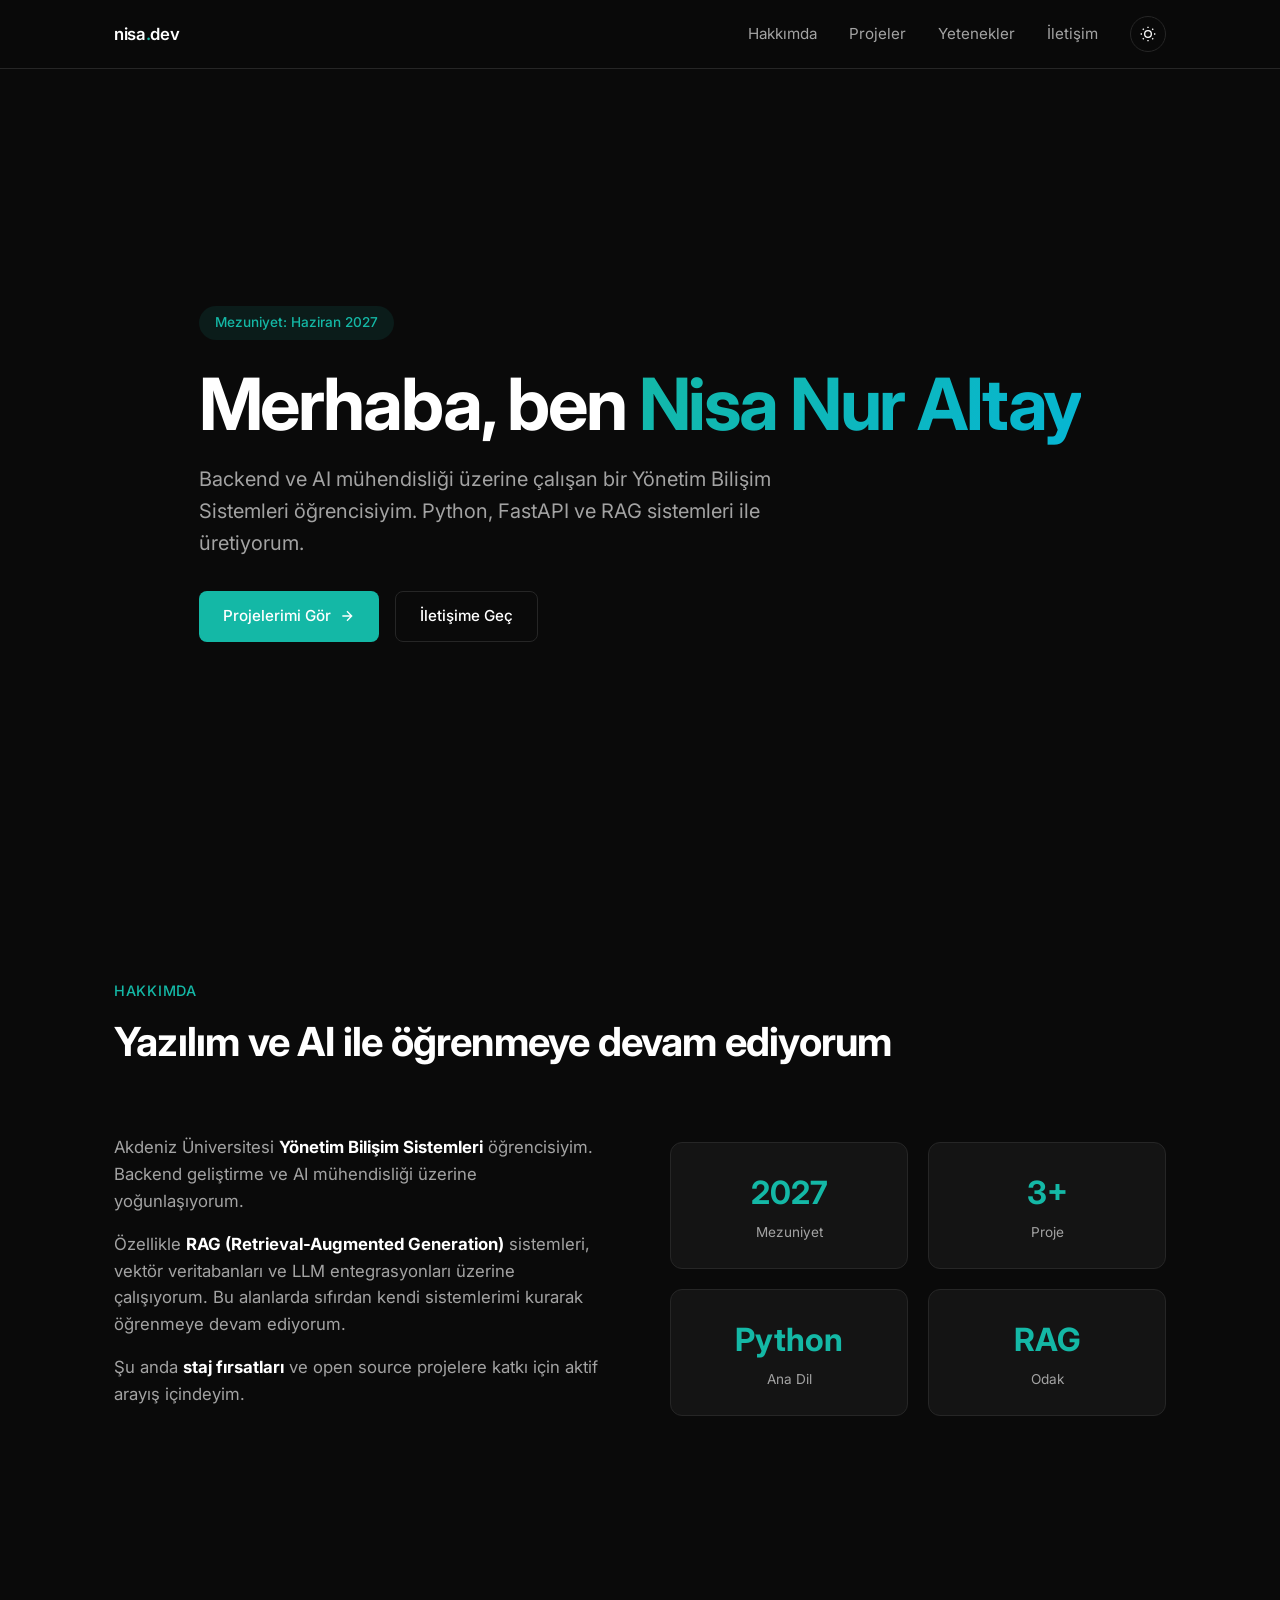
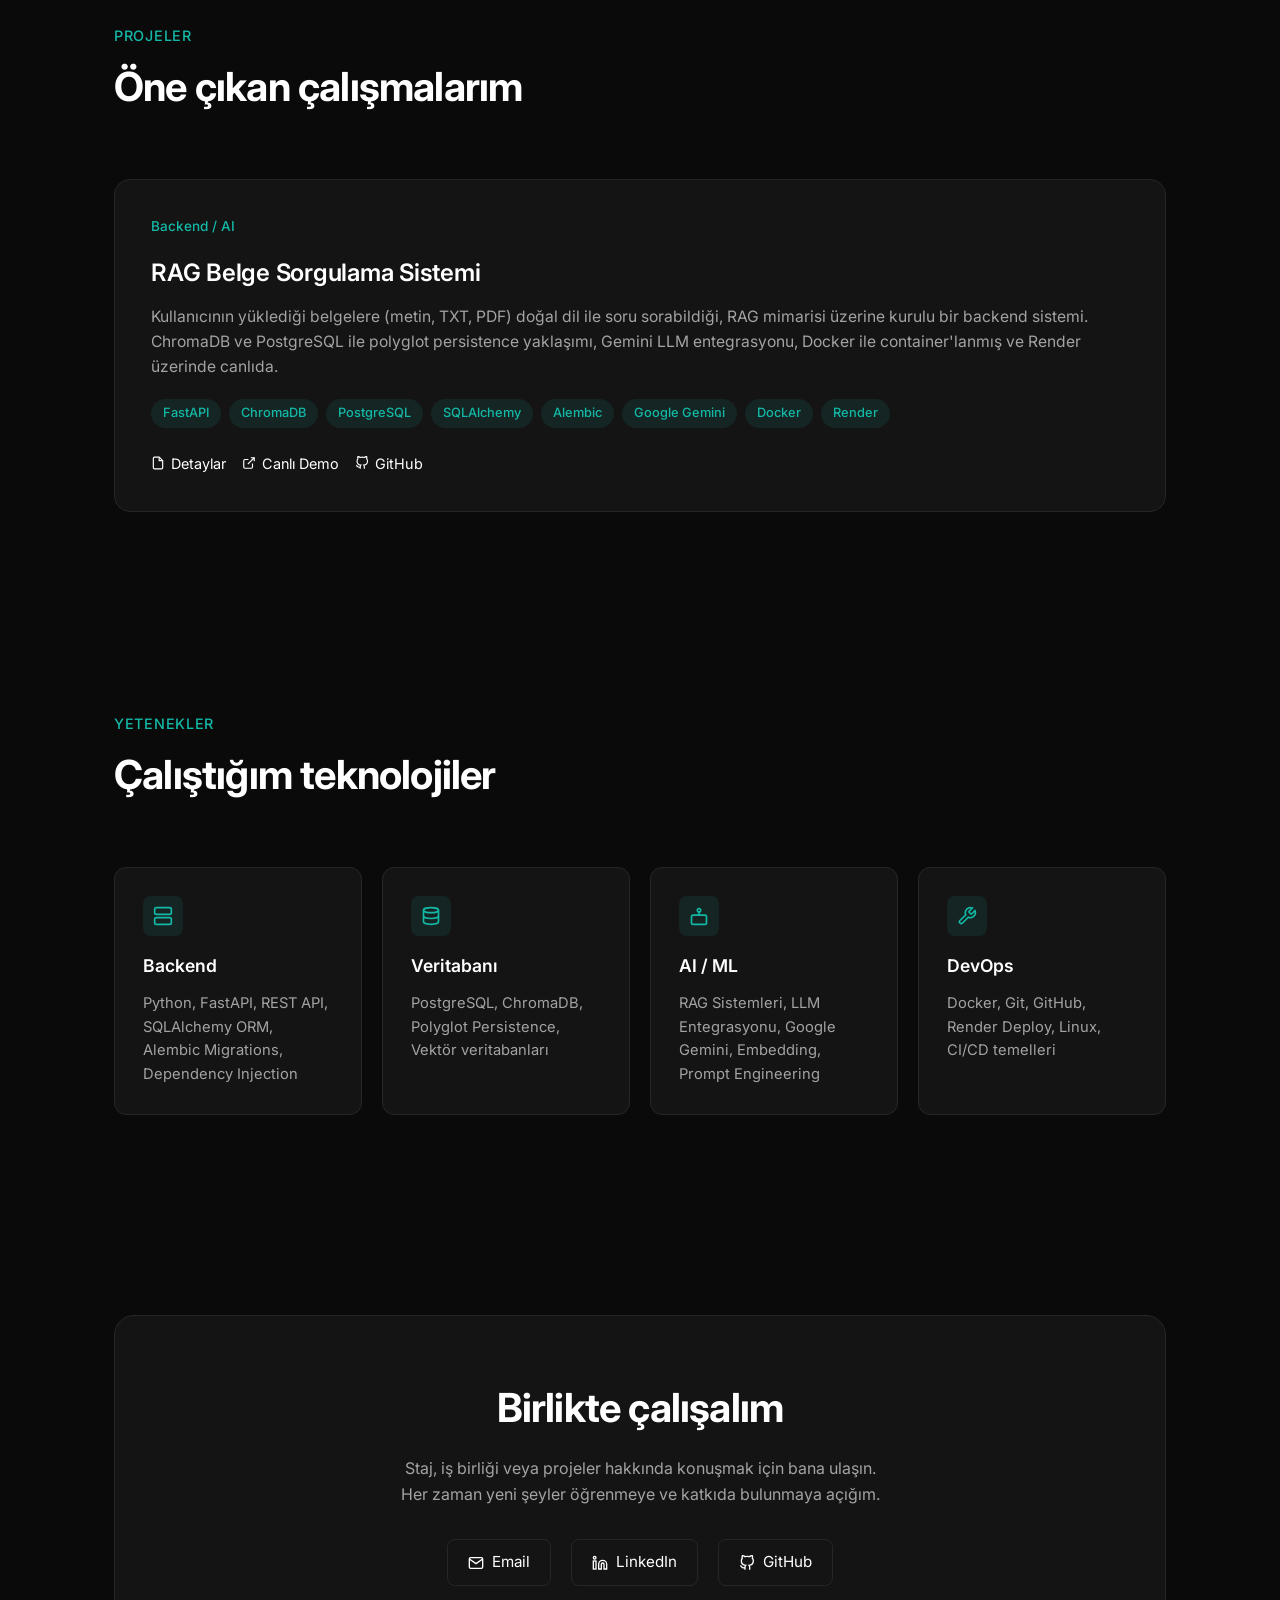
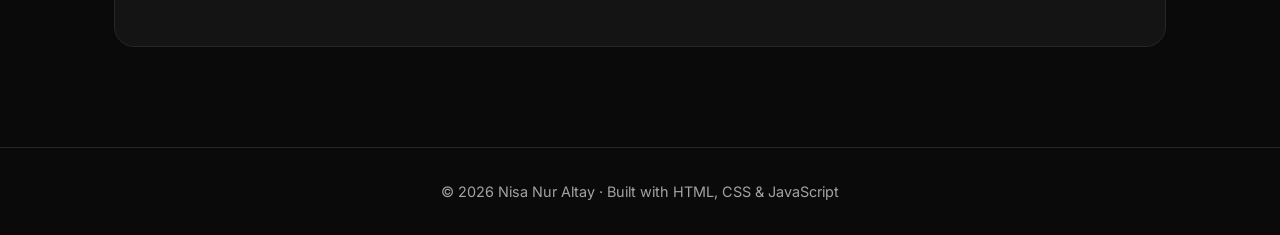
==== index.html @ 1b74564b "Portfolio sitesi: dark/light toggle, RAG proje sayfasi, modern dark theme" ====
<!DOCTYPE html>
<html lang="tr">
<head>
    <meta charset="UTF-8">
    <meta name="viewport" content="width=device-width, initial-scale=1.0">
    <title>Nisa Nur Altay — Backend & AI Developer</title>
    <meta name="description" content="Backend ve AI mühendisliği üzerine çalışan, RAG sistemleri geliştiren bir öğrenci.">
    <link rel="preconnect" href="https://fonts.googleapis.com">
    <link rel="preconnect" href="https://fonts.gstatic.com" crossorigin>
    <link href="https://fonts.googleapis.com/css2?family=Inter:wght@400;500;600;700&display=swap" rel="stylesheet">
    <link rel="stylesheet" href="style.css">
</head>
<body>

    <!-- NAVBAR -->
    <nav class="navbar">
        <div class="nav-container">
            <a href="index.html" class="nav-logo">nisa<span>.</span>dev</a>
            <div class="nav-links">
                <a href="#hakkimda">Hakkımda</a>
                <a href="#projeler">Projeler</a>
                <a href="#yetenekler">Yetenekler</a>
                <a href="#iletisim">İletişim</a>
                <button class="theme-toggle" id="themeToggle" aria-label="Tema değiştir"></button>
            </div>
        </div>
    </nav>

    <!-- HERO -->
    <section class="hero">
        <div class="container">
            <span class="hero-tag">Mezuniyet: Haziran 2027</span>
            <h1>
                Merhaba, ben <span class="gradient-text">Nisa Nur Altay</span>
            </h1>
            <p class="subtitle">
                Backend ve AI mühendisliği üzerine çalışan bir Yönetim Bilişim Sistemleri öğrencisiyim. Python, FastAPI ve RAG sistemleri ile üretiyorum.
            </p>
            <div class="hero-buttons">
                <a href="#projeler" class="btn btn-primary">
                    Projelerimi Gör
                    <svg width="16" height="16" viewBox="0 0 24 24" fill="none" stroke="currentColor" stroke-width="2"><path d="M5 12h14M12 5l7 7-7 7"/></svg>
                </a>
                <a href="#iletisim" class="btn btn-secondary">İletişime Geç</a>
            </div>
        </div>
    </section>

    <!-- HAKKIMDA -->
    <section id="hakkimda">
        <div class="container reveal">
            <div class="section-header">
                <div class="label">Hakkımda</div>
                <h2>Yazılım ve AI ile öğrenmeye devam ediyorum</h2>
            </div>
            <div class="about-grid">
                <div class="about-text">
                    <p>
                        Akdeniz Üniversitesi <strong>Yönetim Bilişim Sistemleri</strong> öğrencisiyim. Backend geliştirme ve AI mühendisliği üzerine yoğunlaşıyorum.
                    </p>
                    <p>
                        Özellikle <strong>RAG (Retrieval-Augmented Generation)</strong> sistemleri, vektör veritabanları ve LLM entegrasyonları üzerine çalışıyorum. Bu alanlarda sıfırdan kendi sistemlerimi kurarak öğrenmeye devam ediyorum.
                    </p>
                    <p>
                        Şu anda <strong>staj fırsatları</strong> ve open source projelere katkı için aktif arayış içindeyim.
                    </p>
                </div>
                <div class="stats">
                    <div class="stat-card">
                        <span class="number">2027</span>
                        <div class="label">Mezuniyet</div>
                    </div>
                    <div class="stat-card">
                        <span class="number">3+</span>
                        <div class="label">Proje</div>
                    </div>
                    <div class="stat-card">
                        <span class="number">Python</span>
                        <div class="label">Ana Dil</div>
                    </div>
                    <div class="stat-card">
                        <span class="number">RAG</span>
                        <div class="label">Odak</div>
                    </div>
                </div>
            </div>
        </div>
    </section>

    <!-- PROJELER -->
    <section id="projeler">
        <div class="container reveal">
            <div class="section-header">
                <div class="label">Projeler</div>
                <h2>Öne çıkan çalışmalarım</h2>
            </div>
            <div class="projects-grid">
                <div class="project-card">
                    <div class="project-meta">
                        <span class="project-type">Backend / AI</span>
                    </div>
                    <h3>RAG Belge Sorgulama Sistemi</h3>
                    <p>
                        Kullanıcının yüklediği belgelere (metin, TXT, PDF) doğal dil ile soru sorabildiği, RAG mimarisi üzerine kurulu bir backend sistemi. ChromaDB ve PostgreSQL ile polyglot persistence yaklaşımı, Gemini LLM entegrasyonu, Docker ile container'lanmış ve Render üzerinde canlıda.
                    </p>
                    <div class="tech-list">
                        <span class="tech-badge">FastAPI</span>
                        <span class="tech-badge">ChromaDB</span>
                        <span class="tech-badge">PostgreSQL</span>
                        <span class="tech-badge">SQLAlchemy</span>
                        <span class="tech-badge">Alembic</span>
                        <span class="tech-badge">Google Gemini</span>
                        <span class="tech-badge">Docker</span>
                        <span class="tech-badge">Render</span>
                    </div>
                    <div class="project-links">
                        <a href="rag-projesi.html">
                            <svg width="14" height="14" viewBox="0 0 24 24" fill="none" stroke="currentColor" stroke-width="2"><path d="M14 2H6a2 2 0 0 0-2 2v16a2 2 0 0 0 2 2h12a2 2 0 0 0 2-2V8z"/><polyline points="14 2 14 8 20 8"/></svg>
                            Detaylar
                        </a>
                        <a href="https://rag-document-system-88fu.onrender.com/docs" target="_blank">
                            <svg width="14" height="14" viewBox="0 0 24 24" fill="none" stroke="currentColor" stroke-width="2"><path d="M18 13v6a2 2 0 0 1-2 2H5a2 2 0 0 1-2-2V8a2 2 0 0 1 2-2h6"/><polyline points="15 3 21 3 21 9"/><line x1="10" y1="14" x2="21" y2="3"/></svg>
                            Canlı Demo
                        </a>
                        <a href="https://github.com/nisanuraltayy/rag-document-system" target="_blank">
                            <svg width="14" height="14" viewBox="0 0 24 24" fill="none" stroke="currentColor" stroke-width="2"><path d="M9 19c-5 1.5-5-2.5-7-3m14 6v-3.87a3.37 3.37 0 0 0-.94-2.61c3.14-.35 6.44-1.54 6.44-7A5.44 5.44 0 0 0 20 4.77 5.07 5.07 0 0 0 19.91 1S18.73.65 16 2.48a13.38 13.38 0 0 0-7 0C6.27.65 5.09 1 5.09 1A5.07 5.07 0 0 0 5 4.77a5.44 5.44 0 0 0-1.5 3.78c0 5.42 3.3 6.61 6.44 7A3.37 3.37 0 0 0 9 18.13V22"/></svg>
                            GitHub
                        </a>
                    </div>
                </div>
            </div>
        </div>
    </section>

    <!-- YETENEKLER -->
    <section id="yetenekler">
        <div class="container reveal">
            <div class="section-header">
                <div class="label">Yetenekler</div>
                <h2>Çalıştığım teknolojiler</h2>
            </div>
            <div class="skills-grid">
                <div class="skill-card">
                    <div class="skill-icon">
                        <svg width="20" height="20" viewBox="0 0 24 24" fill="none" stroke="currentColor" stroke-width="2"><rect x="2" y="2" width="20" height="8" rx="2"/><rect x="2" y="14" width="20" height="8" rx="2"/><line x1="6" y1="6" x2="6.01" y2="6"/><line x1="6" y1="18" x2="6.01" y2="18"/></svg>
                    </div>
                    <h4>Backend</h4>
                    <p>Python, FastAPI, REST API, SQLAlchemy ORM, Alembic Migrations, Dependency Injection</p>
                </div>
                <div class="skill-card">
                    <div class="skill-icon">
                        <svg width="20" height="20" viewBox="0 0 24 24" fill="none" stroke="currentColor" stroke-width="2"><ellipse cx="12" cy="5" rx="9" ry="3"/><path d="M21 12c0 1.66-4 3-9 3s-9-1.34-9-3"/><path d="M3 5v14c0 1.66 4 3 9 3s9-1.34 9-3V5"/></svg>
                    </div>
                    <h4>Veritabanı</h4>
                    <p>PostgreSQL, ChromaDB, Polyglot Persistence, Vektör veritabanları</p>
                </div>
                <div class="skill-card">
                    <div class="skill-icon">
                        <svg width="20" height="20" viewBox="0 0 24 24" fill="none" stroke="currentColor" stroke-width="2"><rect x="3" y="11" width="18" height="11" rx="2"/><circle cx="12" cy="5" r="2"/><path d="M12 7v4"/><line x1="8" y1="16" x2="8" y2="16"/><line x1="16" y1="16" x2="16" y2="16"/></svg>
                    </div>
                    <h4>AI / ML</h4>
                    <p>RAG Sistemleri, LLM Entegrasyonu, Google Gemini, Embedding, Prompt Engineering</p>
                </div>
                <div class="skill-card">
                    <div class="skill-icon">
                        <svg width="20" height="20" viewBox="0 0 24 24" fill="none" stroke="currentColor" stroke-width="2"><path d="M14.7 6.3a1 1 0 0 0 0 1.4l1.6 1.6a1 1 0 0 0 1.4 0l3.77-3.77a6 6 0 0 1-7.94 7.94l-6.91 6.91a2.12 2.12 0 0 1-3-3l6.91-6.91a6 6 0 0 1 7.94-7.94l-3.76 3.76z"/></svg>
                    </div>
                    <h4>DevOps</h4>
                    <p>Docker, Git, GitHub, Render Deploy, Linux, CI/CD temelleri</p>
                </div>
            </div>
        </div>
    </section>

    <!-- İLETİŞİM -->
    <section id="iletisim">
        <div class="container reveal">
            <div class="contact-card">
                <h2>Birlikte çalışalım</h2>
                <p>Staj, iş birliği veya projeler hakkında konuşmak için bana ulaşın. Her zaman yeni şeyler öğrenmeye ve katkıda bulunmaya açığım.</p>
                <div class="social-links">
                    <a href="mailto:nisanuraltay50@gmail.com">
                        <svg width="16" height="16" viewBox="0 0 24 24" fill="none" stroke="currentColor" stroke-width="2"><path d="M4 4h16c1.1 0 2 .9 2 2v12c0 1.1-.9 2-2 2H4c-1.1 0-2-.9-2-2V6c0-1.1.9-2 2-2z"/><polyline points="22,6 12,13 2,6"/></svg>
                        Email
                    </a>
                    <a href="https://www.linkedin.com/in/nisa-nur-altay-2009n" target="_blank">
                        <svg width="16" height="16" viewBox="0 0 24 24" fill="none" stroke="currentColor" stroke-width="2"><path d="M16 8a6 6 0 0 1 6 6v7h-4v-7a2 2 0 0 0-2-2 2 2 0 0 0-2 2v7h-4v-7a6 6 0 0 1 6-6z"/><rect x="2" y="9" width="4" height="12"/><circle cx="4" cy="4" r="2"/></svg>
                        LinkedIn
                    </a>
                    <a href="https://github.com/nisanuraltayy" target="_blank">
                        <svg width="16" height="16" viewBox="0 0 24 24" fill="none" stroke="currentColor" stroke-width="2"><path d="M9 19c-5 1.5-5-2.5-7-3m14 6v-3.87a3.37 3.37 0 0 0-.94-2.61c3.14-.35 6.44-1.54 6.44-7A5.44 5.44 0 0 0 20 4.77 5.07 5.07 0 0 0 19.91 1S18.73.65 16 2.48a13.38 13.38 0 0 0-7 0C6.27.65 5.09 1 5.09 1A5.07 5.07 0 0 0 5 4.77a5.44 5.44 0 0 0-1.5 3.78c0 5.42 3.3 6.61 6.44 7A3.37 3.37 0 0 0 9 18.13V22"/></svg>
                        GitHub
                    </a>
                </div>
            </div>
        </div>
    </section>

    <!-- FOOTER -->
    <footer>
        <div class="container">
            <p>© 2026 Nisa Nur Altay · Built with HTML, CSS & JavaScript</p>
        </div>
    </footer>

    <script src="script.js"></script>
</body>
</html>
---- style.css ----
/* === RESET & BASE === */
* {
    margin: 0;
    padding: 0;
    box-sizing: border-box;
}

html {
    scroll-behavior: smooth;
}

body {
    font-family: 'Inter', -apple-system, BlinkMacSystemFont, 'Segoe UI', sans-serif;
    line-height: 1.6;
    transition: background-color 0.3s ease, color 0.3s ease;
}

/* === DARK MODE (default) === */
body {
    background-color: #0a0a0a;
    color: #e5e5e5;
}

body.light-mode {
    background-color: #fafafa;
    color: #1a1a1a;
}

/* === RENK DEĞİŞKENLERİ === */
:root {
    --accent: #14b8a6;
    --accent-hover: #0d9488;
    --accent-soft: rgba(20, 184, 166, 0.1);
}

body {
    --bg-card: #141414;
    --border: #262626;
    --text-muted: #a3a3a3;
    --text-heading: #ffffff;
}

body.light-mode {
    --bg-card: #ffffff;
    --border: #e5e5e5;
    --text-muted: #525252;
    --text-heading: #0a0a0a;
}

/* === NAVBAR === */
.navbar {
    position: sticky;
    top: 0;
    z-index: 100;
    background-color: rgba(10, 10, 10, 0.85);
    backdrop-filter: blur(12px);
    border-bottom: 1px solid var(--border);
    padding: 16px 0;
    transition: background-color 0.3s ease;
}

body.light-mode .navbar {
    background-color: rgba(250, 250, 250, 0.85);
}

.nav-container {
    max-width: 1100px;
    margin: 0 auto;
    padding: 0 24px;
    display: flex;
    justify-content: space-between;
    align-items: center;
}

.nav-logo {
    font-weight: 600;
    font-size: 1.05rem;
    color: var(--text-heading);
    text-decoration: none;
    letter-spacing: -0.02em;
}

.nav-logo span {
    color: var(--accent);
}

.nav-links {
    display: flex;
    gap: 32px;
    align-items: center;
}

.nav-links a {
    color: var(--text-muted);
    text-decoration: none;
    font-size: 0.95rem;
    transition: color 0.2s ease;
}

.nav-links a:hover {
    color: var(--accent);
}

.theme-toggle {
    background: none;
    border: 1px solid var(--border);
    color: var(--text-heading);
    width: 36px;
    height: 36px;
    border-radius: 50%;
    cursor: pointer;
    display: flex;
    align-items: center;
    justify-content: center;
    transition: all 0.2s ease;
}

.theme-toggle:hover {
    border-color: var(--accent);
    color: var(--accent);
}

/* === LAYOUT === */
.container {
    max-width: 1100px;
    margin: 0 auto;
    padding: 0 24px;
}

section {
    padding: 100px 0;
}

/* === HERO === */
.hero {
    min-height: 90vh;
    display: flex;
    align-items: center;
    padding: 80px 0;
}

.hero-tag {
    display: inline-block;
    background: var(--accent-soft);
    color: var(--accent);
    padding: 6px 16px;
    border-radius: 20px;
    font-size: 0.85rem;
    font-weight: 500;
    margin-bottom: 24px;
}

.hero h1 {
    font-size: clamp(2.5rem, 6vw, 4.5rem);
    font-weight: 700;
    letter-spacing: -0.03em;
    line-height: 1.1;
    margin-bottom: 20px;
    color: var(--text-heading);
}

.hero h1 .gradient-text {
    background: linear-gradient(135deg, var(--accent) 0%, #06b6d4 100%);
    -webkit-background-clip: text;
    -webkit-text-fill-color: transparent;
    background-clip: text;
}

.hero p.subtitle {
    font-size: 1.25rem;
    color: var(--text-muted);
    max-width: 600px;
    margin-bottom: 32px;
}

.hero-buttons {
    display: flex;
    gap: 16px;
    flex-wrap: wrap;
}

.btn {
    padding: 12px 24px;
    border-radius: 8px;
    font-weight: 500;
    text-decoration: none;
    transition: all 0.2s ease;
    display: inline-flex;
    align-items: center;
    gap: 8px;
    font-size: 0.95rem;
    border: none;
    cursor: pointer;
}

.btn-primary {
    background: var(--accent);
    color: #ffffff;
}

.btn-primary:hover {
    background: var(--accent-hover);
    transform: translateY(-2px);
}

.btn-secondary {
    background: transparent;
    color: var(--text-heading);
    border: 1px solid var(--border);
}

.btn-secondary:hover {
    border-color: var(--accent);
    color: var(--accent);
}

/* === SECTION HEADERS === */
.section-header {
    margin-bottom: 60px;
}

.section-header .label {
    color: var(--accent);
    font-size: 0.9rem;
    font-weight: 500;
    margin-bottom: 8px;
    letter-spacing: 0.05em;
    text-transform: uppercase;
}

.section-header h2 {
    font-size: 2.5rem;
    font-weight: 700;
    letter-spacing: -0.02em;
    color: var(--text-heading);
}

/* === ABOUT === */
.about-grid {
    display: grid;
    grid-template-columns: 1fr 1fr;
    gap: 60px;
    align-items: center;
}

.about-text p {
    color: var(--text-muted);
    margin-bottom: 16px;
    font-size: 1.05rem;
}

.about-text strong {
    color: var(--text-heading);
}

.stats {
    display: grid;
    grid-template-columns: repeat(2, 1fr);
    gap: 20px;
}

.stat-card {
    background: var(--bg-card);
    border: 1px solid var(--border);
    border-radius: 12px;
    padding: 24px;
    text-align: center;
    transition: all 0.2s ease;
}

.stat-card:hover {
    border-color: var(--accent);
    transform: translateY(-2px);
}

.stat-card .number {
    font-size: 2rem;
    font-weight: 700;
    color: var(--accent);
    display: block;
}

.stat-card .label {
    font-size: 0.85rem;
    color: var(--text-muted);
    margin-top: 4px;
}

/* === PROJECTS === */
.projects-grid {
    display: grid;
    gap: 24px;
}

.project-card {
    background: var(--bg-card);
    border: 1px solid var(--border);
    border-radius: 16px;
    padding: 36px;
    transition: all 0.3s ease;
    position: relative;
    overflow: hidden;
}

.project-card:hover {
    border-color: var(--accent);
    transform: translateY(-4px);
}

.project-card .project-meta {
    display: flex;
    justify-content: space-between;
    align-items: center;
    margin-bottom: 16px;
}

.project-card .project-type {
    color: var(--accent);
    font-size: 0.85rem;
    font-weight: 500;
}

.project-card h3 {
    font-size: 1.5rem;
    font-weight: 600;
    color: var(--text-heading);
    margin-bottom: 12px;
    letter-spacing: -0.01em;
}

.project-card p {
    color: var(--text-muted);
    margin-bottom: 20px;
    font-size: 0.98rem;
}

.tech-list {
    display: flex;
    flex-wrap: wrap;
    gap: 8px;
    margin-bottom: 24px;
}

.tech-badge {
    background: var(--accent-soft);
    color: var(--accent);
    padding: 4px 12px;
    border-radius: 20px;
    font-size: 0.8rem;
    font-weight: 500;
}

.project-links {
    display: flex;
    gap: 16px;
    flex-wrap: wrap;
}

.project-links a {
    color: var(--text-heading);
    text-decoration: none;
    font-size: 0.9rem;
    display: flex;
    align-items: center;
    gap: 6px;
    transition: color 0.2s ease;
}

.project-links a:hover {
    color: var(--accent);
}

/* === SKILLS === */
.skills-grid {
    display: grid;
    grid-template-columns: repeat(auto-fit, minmax(240px, 1fr));
    gap: 20px;
}

.skill-card {
    background: var(--bg-card);
    border: 1px solid var(--border);
    border-radius: 12px;
    padding: 28px;
    transition: all 0.2s ease;
}

.skill-card:hover {
    border-color: var(--accent);
    transform: translateY(-2px);
}

.skill-card .skill-icon {
    width: 40px;
    height: 40px;
    background: var(--accent-soft);
    border-radius: 8px;
    display: flex;
    align-items: center;
    justify-content: center;
    color: var(--accent);
    margin-bottom: 16px;
    font-size: 1.2rem;
}

.skill-card h4 {
    color: var(--text-heading);
    margin-bottom: 12px;
    font-size: 1.1rem;
    font-weight: 600;
}

.skill-card p {
    color: var(--text-muted);
    font-size: 0.92rem;
}

/* === CONTACT === */
.contact-card {
    background: var(--bg-card);
    border: 1px solid var(--border);
    border-radius: 20px;
    padding: 60px;
    text-align: center;
}

.contact-card h2 {
    font-size: 2.5rem;
    font-weight: 700;
    color: var(--text-heading);
    margin-bottom: 16px;
    letter-spacing: -0.02em;
}

.contact-card p {
    color: var(--text-muted);
    margin-bottom: 32px;
    max-width: 500px;
    margin-left: auto;
    margin-right: auto;
}

.social-links {
    display: flex;
    justify-content: center;
    gap: 20px;
    flex-wrap: wrap;
}

.social-links a {
    color: var(--text-heading);
    text-decoration: none;
    padding: 10px 20px;
    border: 1px solid var(--border);
    border-radius: 8px;
    display: flex;
    align-items: center;
    gap: 8px;
    transition: all 0.2s ease;
    font-size: 0.95rem;
}

.social-links a:hover {
    border-color: var(--accent);
    color: var(--accent);
    transform: translateY(-2px);
}

/* === FOOTER === */
footer {
    border-top: 1px solid var(--border);
    padding: 32px 0;
    text-align: center;
    color: var(--text-muted);
    font-size: 0.9rem;
}

/* === SCROLL ANIMATION === */
.reveal {
    opacity: 0;
    transform: translateY(30px);
    transition: opacity 0.6s ease, transform 0.6s ease;
}

.reveal.active {
    opacity: 1;
    transform: translateY(0);
}

/* === PROJECT DETAIL PAGE === */
.project-detail {
    padding-top: 60px;
    max-width: 800px;
    margin: 0 auto;
}

.back-link {
    color: var(--text-muted);
    text-decoration: none;
    font-size: 0.9rem;
    display: inline-flex;
    align-items: center;
    gap: 6px;
    margin-bottom: 32px;
    transition: color 0.2s ease;
}

.back-link:hover {
    color: var(--accent);
}

.project-detail h1 {
    font-size: 3rem;
    font-weight: 700;
    letter-spacing: -0.03em;
    color: var(--text-heading);
    margin-bottom: 20px;
}

.project-detail .description {
    font-size: 1.15rem;
    color: var(--text-muted);
    margin-bottom: 32px;
}

.project-detail h2 {
    font-size: 1.75rem;
    font-weight: 600;
    color: var(--text-heading);
    margin-top: 48px;
    margin-bottom: 20px;
    letter-spacing: -0.02em;
}

.project-detail p {
    color: var(--text-muted);
    margin-bottom: 16px;
    font-size: 1rem;
}

.project-detail ul {
    color: var(--text-muted);
    padding-left: 24px;
    margin-bottom: 16px;
}

.project-detail ul li {
    margin-bottom: 8px;
}

.project-detail strong {
    color: var(--text-heading);
}

.feature-grid {
    display: grid;
    grid-template-columns: repeat(auto-fit, minmax(240px, 1fr));
    gap: 16px;
    margin: 24px 0;
}

.feature-item {
    background: var(--bg-card);
    border: 1px solid var(--border);
    border-radius: 10px;
    padding: 20px;
}

.feature-item h4 {
    color: var(--accent);
    font-size: 1rem;
    margin-bottom: 8px;
}

.feature-item p {
    font-size: 0.9rem;
    margin-bottom: 0;
}

/* === RESPONSIVE === */
@media (max-width: 768px) {
    .nav-links {
        gap: 16px;
    }
    
    .nav-links a:not(.theme-toggle-wrapper) {
        display: none;
    }
    
    section {
        padding: 60px 0;
    }
    
    .hero {
        padding: 40px 0;
        min-height: 80vh;
    }
    
    .about-grid {
        grid-template-columns: 1fr;
        gap: 40px;
    }
    
    .contact-card {
        padding: 40px 24px;
    }
    
    .project-detail h1 {
        font-size: 2rem;
    }
}
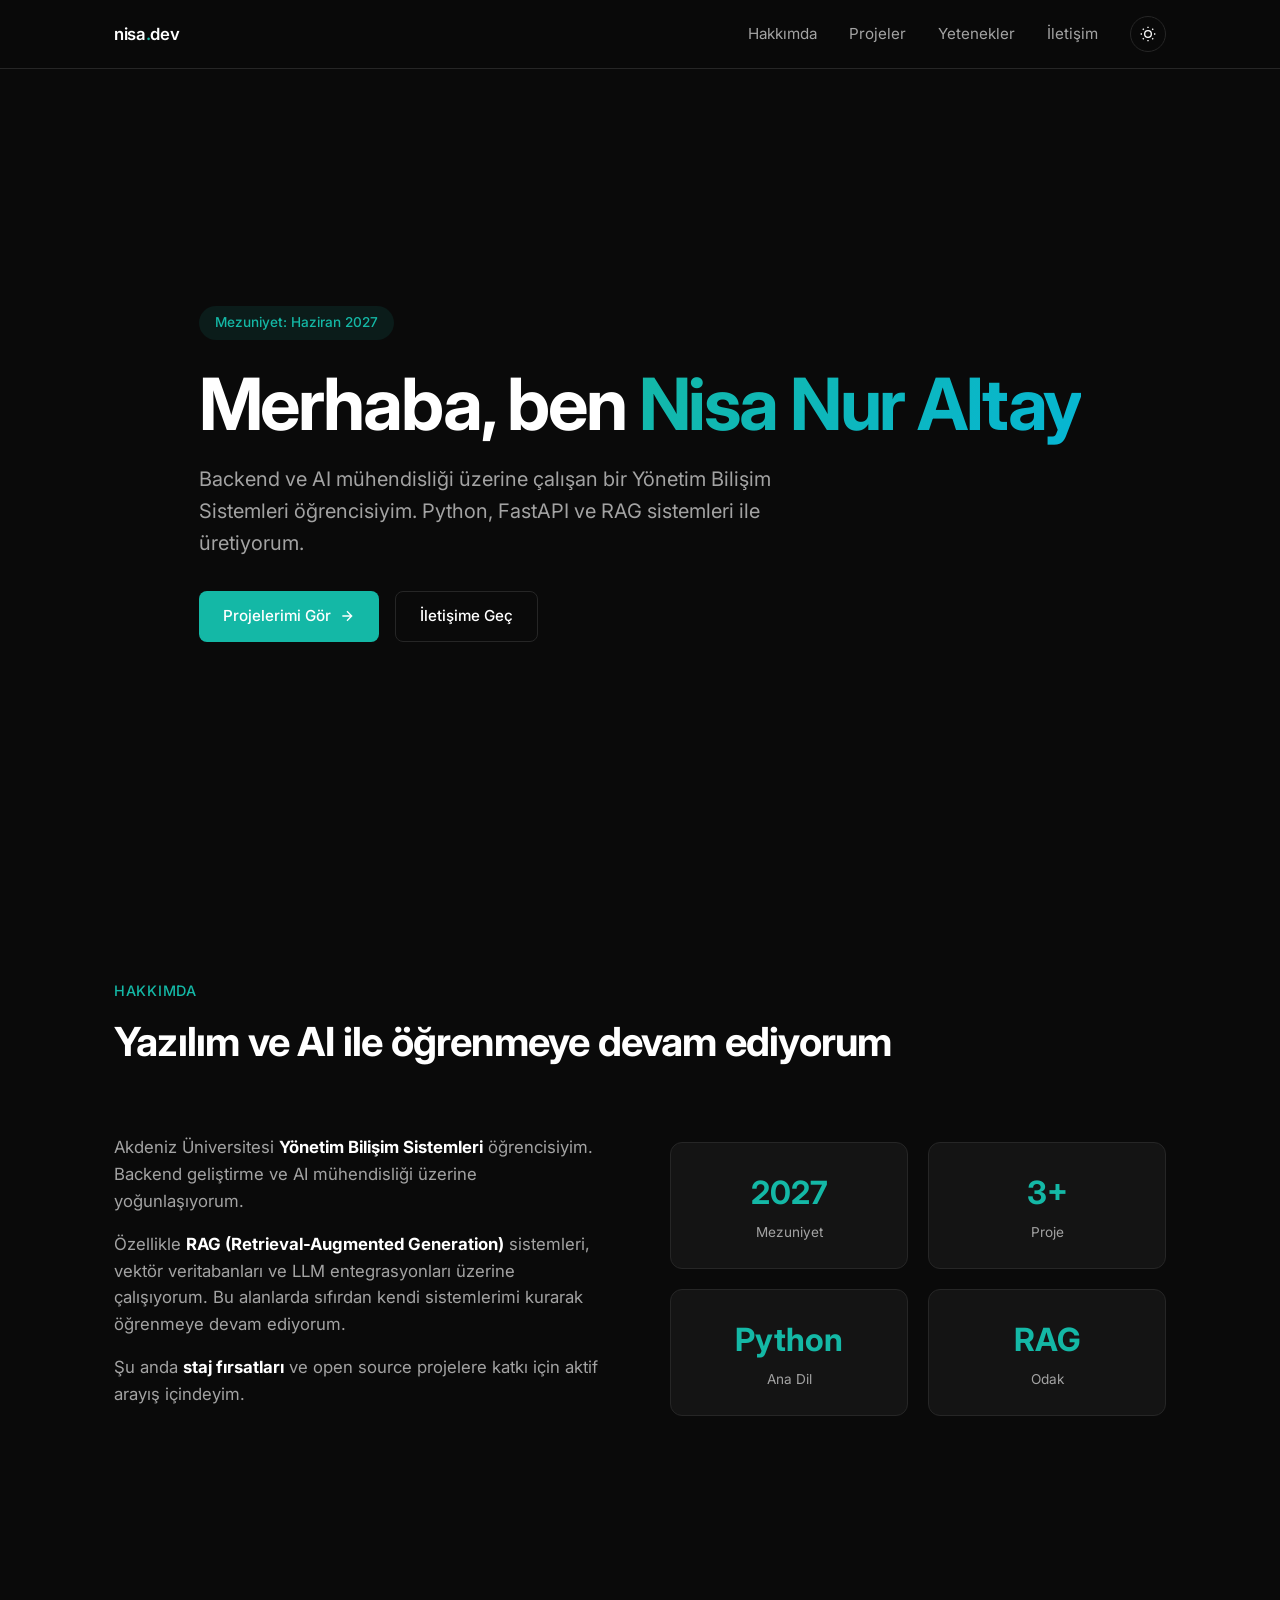
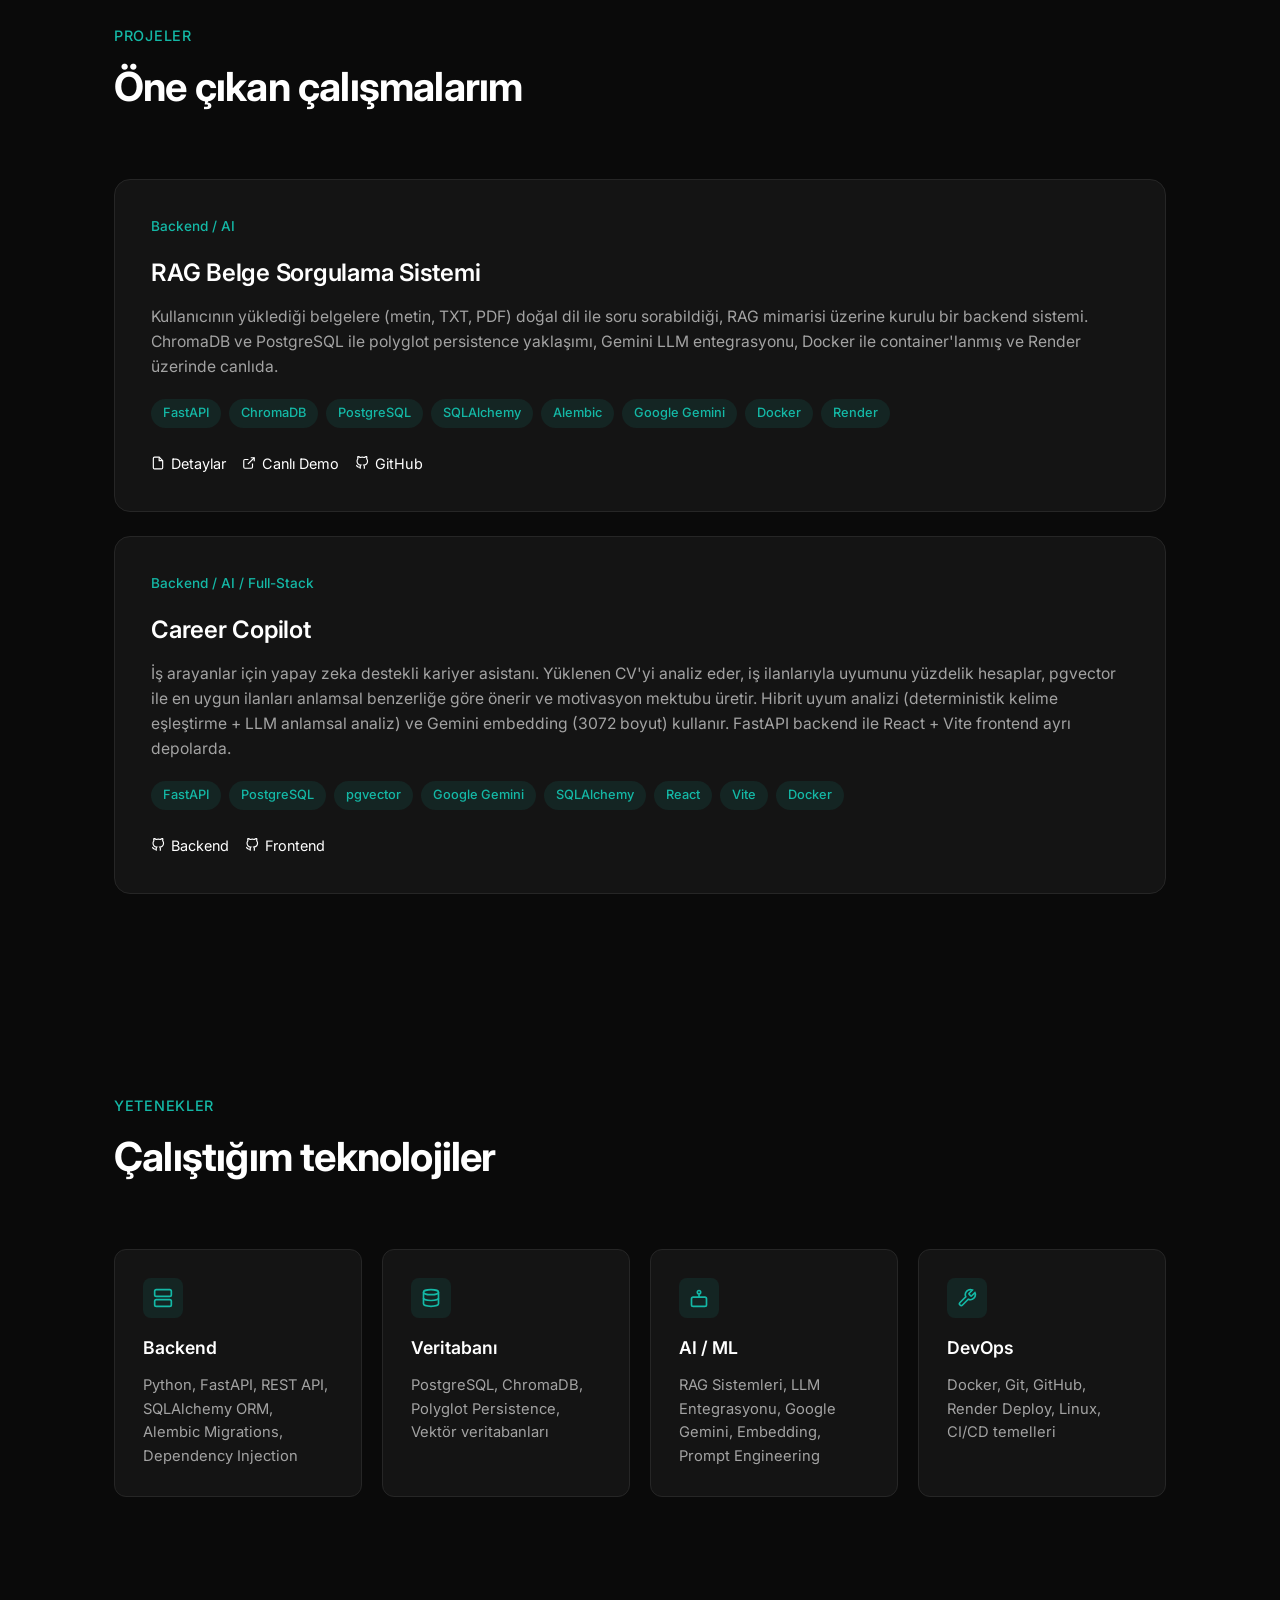
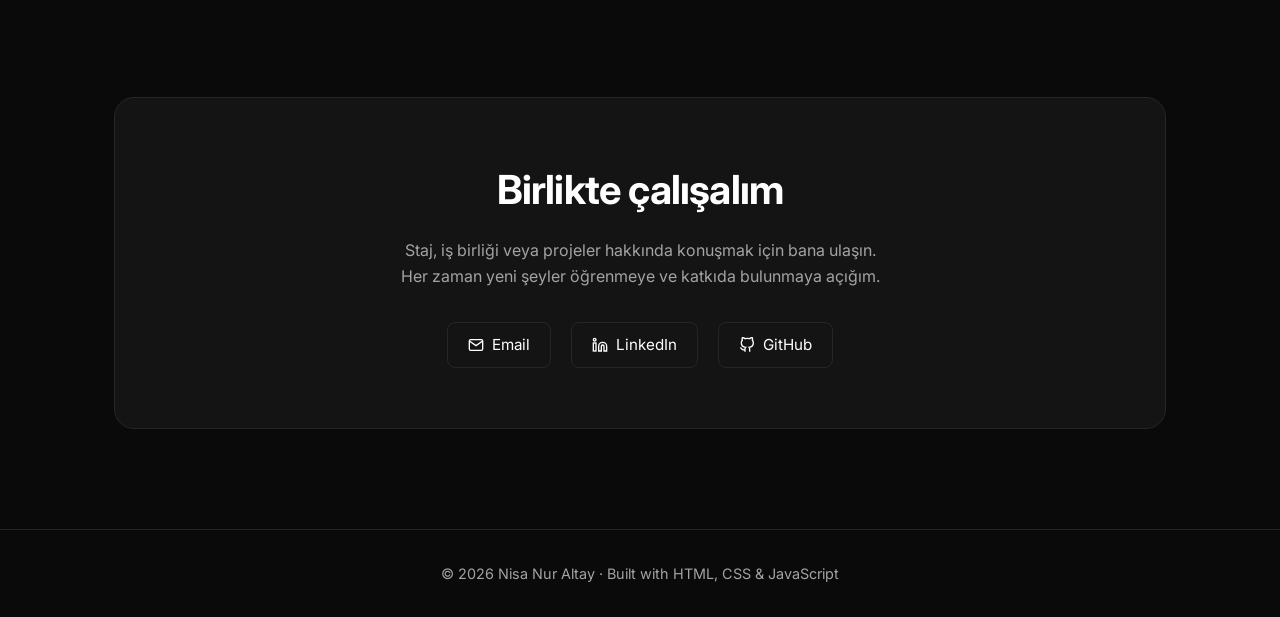
==== commit 539f2362: "Update index.html Added project card for Career Copilot with description and technologies." ====
--- a/index.html
+++ b/index.html
@@ -128,6 +128,35 @@
                         </a>
                     </div>
                 </div>
+                <div class="project-card">
+                    <div class="project-meta">
+                        <span class="project-type">Backend / AI / Full-Stack</span>
+                    </div>
+                    <h3>Career Copilot</h3>
+                    <p>
+                        İş arayanlar için yapay zeka destekli kariyer asistanı. Yüklenen CV'yi analiz eder, iş ilanlarıyla uyumunu yüzdelik hesaplar, pgvector ile en uygun ilanları anlamsal benzerliğe göre önerir ve motivasyon mektubu üretir. Hibrit uyum analizi (deterministik kelime eşleştirme + LLM anlamsal analiz) ve Gemini embedding (3072 boyut) kullanır. FastAPI backend ile React + Vite frontend ayrı depolarda.
+                    </p>
+                    <div class="tech-list">
+                        <span class="tech-badge">FastAPI</span>
+                        <span class="tech-badge">PostgreSQL</span>
+                        <span class="tech-badge">pgvector</span>
+                        <span class="tech-badge">Google Gemini</span>
+                        <span class="tech-badge">SQLAlchemy</span>
+                        <span class="tech-badge">React</span>
+                        <span class="tech-badge">Vite</span>
+                        <span class="tech-badge">Docker</span>
+                    </div>
+                    <div class="project-links">
+                        <a href="https://github.com/nisanuraltayy/career-copilot" target="_blank">
+                            <svg width="14" height="14" viewBox="0 0 24 24" fill="none" stroke="currentColor" stroke-width="2"><path d="M9 19c-5 1.5-5-2.5-7-3m14 6v-3.87a3.37 3.37 0 0 0-.94-2.61c3.14-.35 6.44-1.54 6.44-7A5.44 5.44 0 0 0 20 4.77 5.07 5.07 0 0 0 19.91 1S18.73.65 16 2.48a13.38 13.38 0 0 0-7 0C6.27.65 5.09 1 5.09 1A5.07 5.07 0 0 0 5 4.77a5.44 5.44 0 0 0-1.5 3.78c0 5.42 3.3 6.61 6.44 7A3.37 3.37 0 0 0 9 18.13V22"/></svg>
+                            Backend
+                        </a>
+                        <a href="https://github.com/nisanuraltayy/career-copilot-frontend" target="_blank">
+                            <svg width="14" height="14" viewBox="0 0 24 24" fill="none" stroke="currentColor" stroke-width="2"><path d="M9 19c-5 1.5-5-2.5-7-3m14 6v-3.87a3.37 3.37 0 0 0-.94-2.61c3.14-.35 6.44-1.54 6.44-7A5.44 5.44 0 0 0 20 4.77 5.07 5.07 0 0 0 19.91 1S18.73.65 16 2.48a13.38 13.38 0 0 0-7 0C6.27.65 5.09 1 5.09 1A5.07 5.07 0 0 0 5 4.77a5.44 5.44 0 0 0-1.5 3.78c0 5.42 3.3 6.61 6.44 7A3.37 3.37 0 0 0 9 18.13V22"/></svg>
+                            Frontend
+                        </a>
+                    </div>
+                </div>
             </div>
         </div>
     </section>
@@ -205,4 +234,4 @@
 
     <script src="script.js"></script>
 </body>
-</html>+</html>
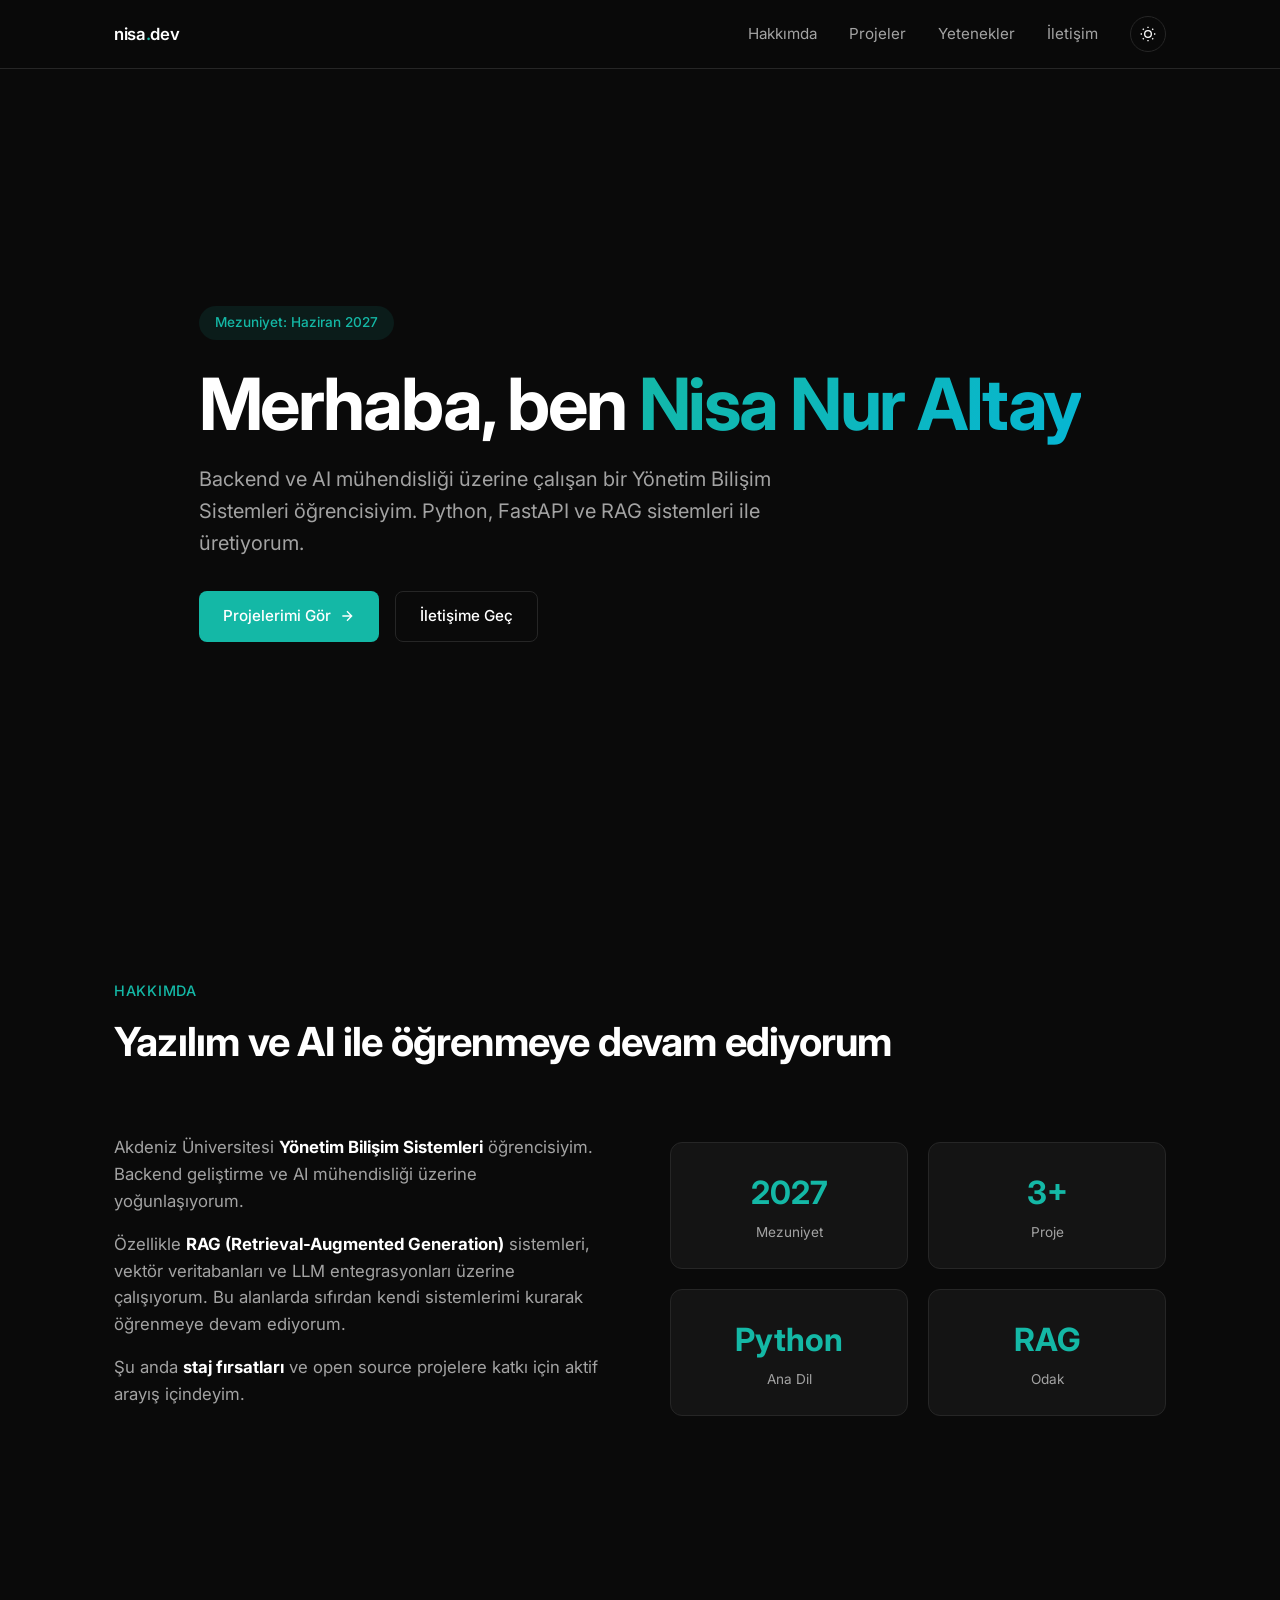
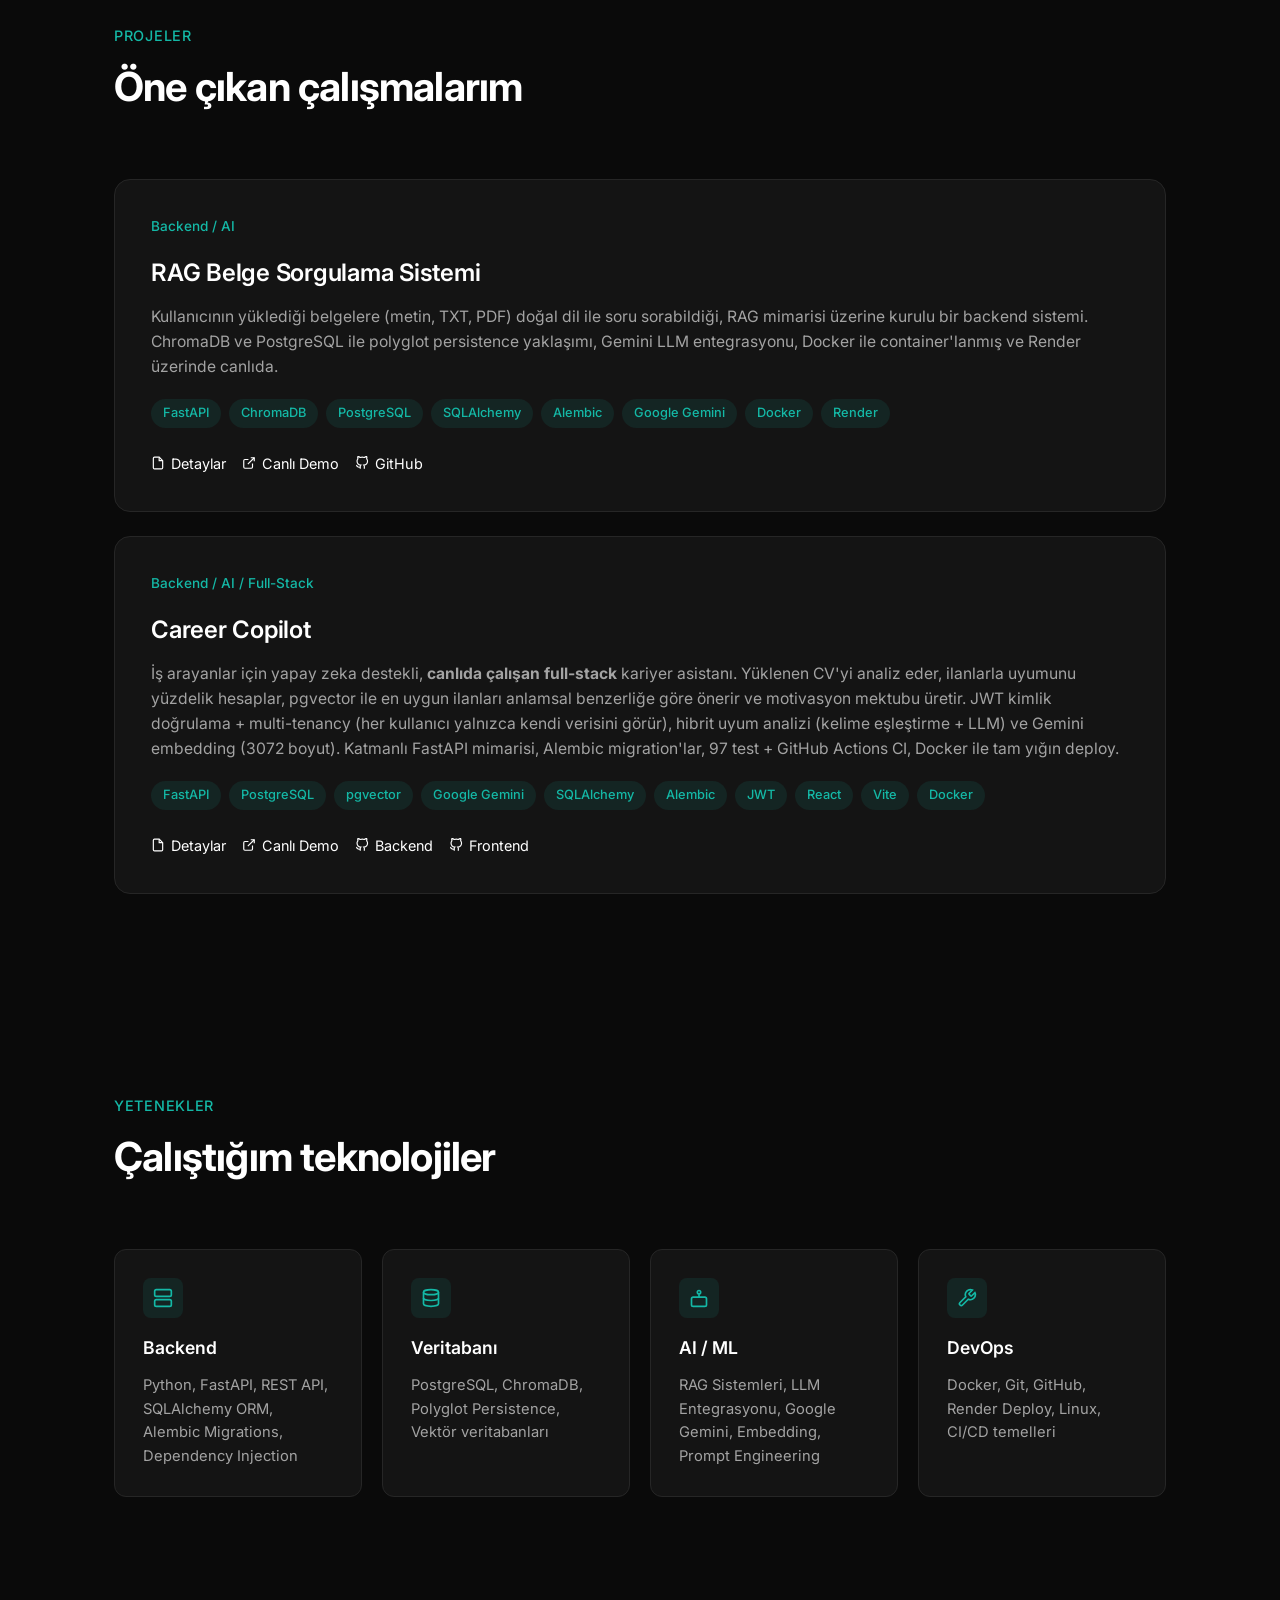
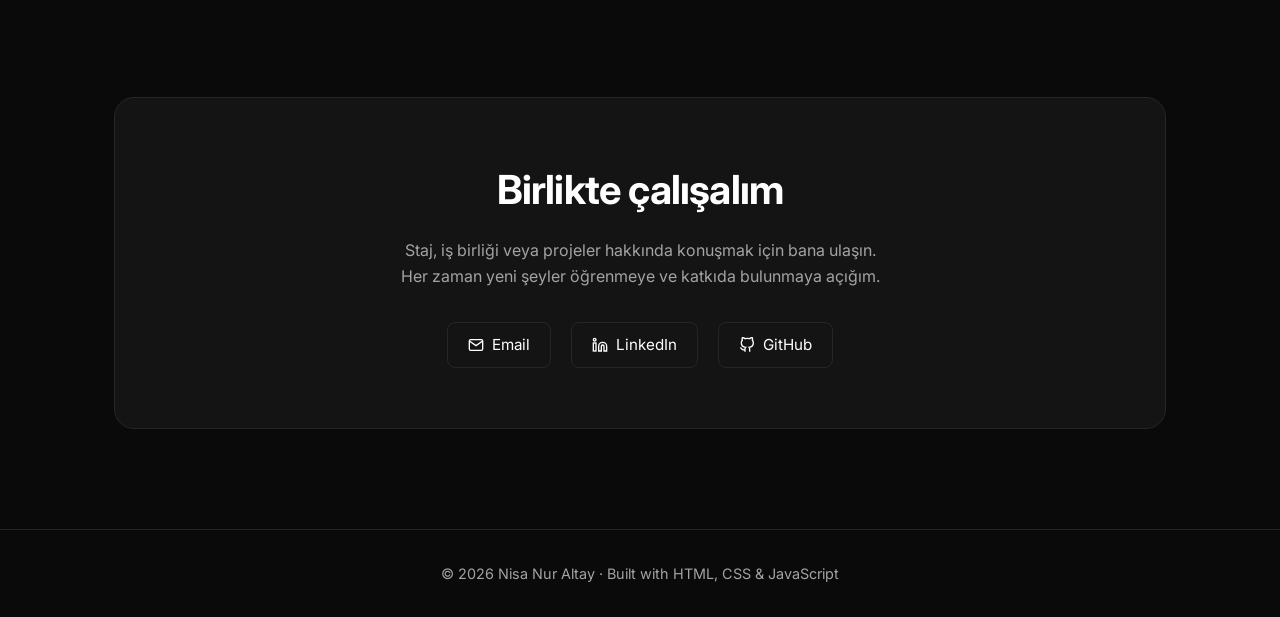
==== commit 9c4d3d1d: "Career Copilot: canlı demo, katmanlı mimari, JWT auth ve production pratikleri güncellendi" ====
--- a/index.html
+++ b/index.html
@@ -134,7 +134,7 @@
                     </div>
                     <h3>Career Copilot</h3>
                     <p>
-                        İş arayanlar için yapay zeka destekli kariyer asistanı. Yüklenen CV'yi analiz eder, iş ilanlarıyla uyumunu yüzdelik hesaplar, pgvector ile en uygun ilanları anlamsal benzerliğe göre önerir ve motivasyon mektubu üretir. Hibrit uyum analizi (deterministik kelime eşleştirme + LLM anlamsal analiz) ve Gemini embedding (3072 boyut) kullanır. FastAPI backend ile React + Vite frontend ayrı depolarda.
+                        İş arayanlar için yapay zeka destekli, <strong>canlıda çalışan full-stack</strong> kariyer asistanı. Yüklenen CV'yi analiz eder, ilanlarla uyumunu yüzdelik hesaplar, pgvector ile en uygun ilanları anlamsal benzerliğe göre önerir ve motivasyon mektubu üretir. JWT kimlik doğrulama + multi-tenancy (her kullanıcı yalnızca kendi verisini görür), hibrit uyum analizi (kelime eşleştirme + LLM) ve Gemini embedding (3072 boyut). Katmanlı FastAPI mimarisi, Alembic migration'lar, 97 test + GitHub Actions CI, Docker ile tam yığın deploy.
                     </p>
                     <div class="tech-list">
                         <span class="tech-badge">FastAPI</span>
@@ -142,11 +142,21 @@
                         <span class="tech-badge">pgvector</span>
                         <span class="tech-badge">Google Gemini</span>
                         <span class="tech-badge">SQLAlchemy</span>
+                        <span class="tech-badge">Alembic</span>
+                        <span class="tech-badge">JWT</span>
                         <span class="tech-badge">React</span>
                         <span class="tech-badge">Vite</span>
                         <span class="tech-badge">Docker</span>
                     </div>
                     <div class="project-links">
+                        <a href="career-copilot-projesi.html">
+                            <svg width="14" height="14" viewBox="0 0 24 24" fill="none" stroke="currentColor" stroke-width="2"><path d="M14 2H6a2 2 0 0 0-2 2v16a2 2 0 0 0 2 2h12a2 2 0 0 0 2-2V8z"/><polyline points="14 2 14 8 20 8"/></svg>
+                            Detaylar
+                        </a>
+                        <a href="https://career-copilot-frontend-3ntf.onrender.com" target="_blank">
+                            <svg width="14" height="14" viewBox="0 0 24 24" fill="none" stroke="currentColor" stroke-width="2"><path d="M18 13v6a2 2 0 0 1-2 2H5a2 2 0 0 1-2-2V8a2 2 0 0 1 2-2h6"/><polyline points="15 3 21 3 21 9"/><line x1="10" y1="14" x2="21" y2="3"/></svg>
+                            Canlı Demo
+                        </a>
                         <a href="https://github.com/nisanuraltayy/career-copilot" target="_blank">
                             <svg width="14" height="14" viewBox="0 0 24 24" fill="none" stroke="currentColor" stroke-width="2"><path d="M9 19c-5 1.5-5-2.5-7-3m14 6v-3.87a3.37 3.37 0 0 0-.94-2.61c3.14-.35 6.44-1.54 6.44-7A5.44 5.44 0 0 0 20 4.77 5.07 5.07 0 0 0 19.91 1S18.73.65 16 2.48a13.38 13.38 0 0 0-7 0C6.27.65 5.09 1 5.09 1A5.07 5.07 0 0 0 5 4.77a5.44 5.44 0 0 0-1.5 3.78c0 5.42 3.3 6.61 6.44 7A3.37 3.37 0 0 0 9 18.13V22"/></svg>
                             Backend
